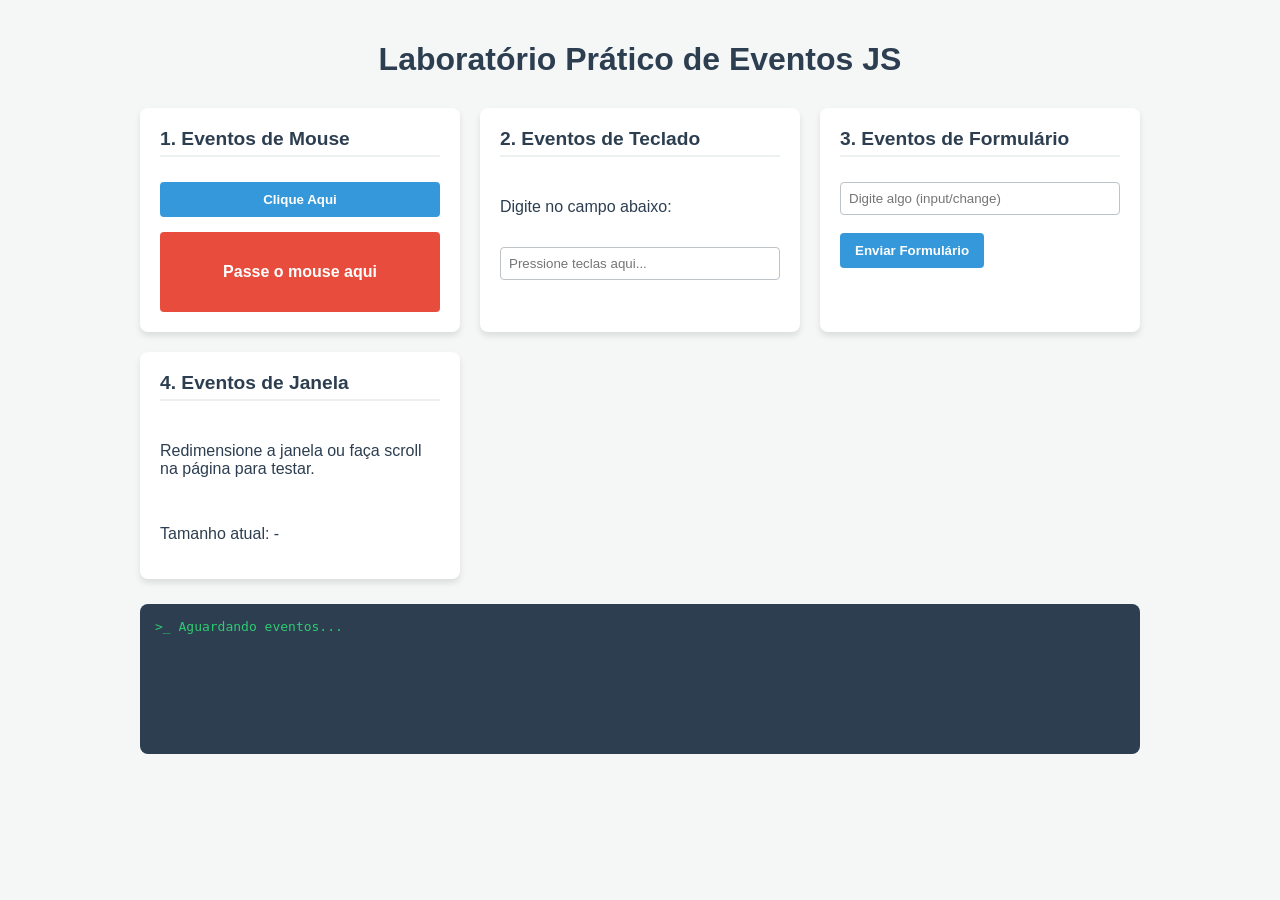
==== index.html @ 9b830262 "Add files via upload" ====
<!DOCTYPE html>
<html lang="pt-BR">
<head>
  <meta charset="UTF-8">
  <meta name="viewport" content="width=device-width, initial-scale=1.0">
  <title>Laboratório de Eventos JavaScript</title>
  <!-- Vinculação do arquivo CSS externo -->
  <link rel="stylesheet" href="css/style.css">
</head>
<body>

  <h1>Laboratório Prático de Eventos JS</h1>

  <div class="container">
    
    <!-- 1. EVENTOS DE MOUSE -->
    <div class="card">
      <h2>1. Eventos de Mouse</h2>
      <button id="btn-clique">Clique Aqui</button>
      <div id="area-mouse" class="box-teste">Passe o mouse aqui</div>
    </div>

    <!-- 2. EVENTOS DE TECLADO -->
    <div class="card">
      <h2>2. Eventos de Teclado</h2>
      <p>Digite no campo abaixo:</p>
      <input type="text" id="campo-teclado" placeholder="Pressione teclas aqui...">
    </div>

    <!-- 3. EVENTOS DE FORMULÁRIO -->
    <div class="card">
      <h2>3. Eventos de Formulário</h2>
      <form id="meu-formulario">
        <input type="text" id="campo-input" placeholder="Digite algo (input/change)" required>
        <br><br>
        <input type="submit" value="Enviar Formulário">
      </form>
    </div>

    <!-- 4. EVENTOS DE JANELA / PÁGINA -->
    <div class="card">
      <h2>4. Eventos de Janela</h2>
      <p>Redimensione a janela ou faça scroll na página para testar.</p>
      <p id="info-janela">Tamanho atual: -</p>
    </div>

  </div>

  <!-- PAINEL DE LOGS PARA VER OS RESULTADOS EM TEMPO REAL -->
  <div id="log-painel">
    <div>&gt;_ Aguardando eventos...</div>
  </div>

  <!-- Vinculação do arquivo JavaScript externo (no final do body) -->
  <script src="js/script.js"></script>
</body>
</html>
---- css/style.css ----
:root {
  --bg-color: #f4f7f6;
  --card-bg: #ffffff;
  --primary: #3498db;
  --text: #2c3e50;
}

body {
  font-family: 'Segoe UI', Tahoma, Geneva, Verdana, sans-serif;
  background-color: var(--bg-color);
  color: var(--text);
  margin: 0;
  padding: 20px;
  display: flex;
  flex-direction: column;
  align-items: center;
}

h1 { 
  margin-bottom: 30px; 
}

.container {
  display: grid;
  grid-template-columns: repeat(auto-fit, minmax(300px, 1fr));
  gap: 20px;
  width: 100%;
  max-width: 1000px;
}

.card {
  background: var(--card-bg);
  border-radius: 8px;
  padding: 20px;
  box-shadow: 0 4px 6px rgba(0,0,0,0.1);
  display: flex;
  flex-direction: column;
  gap: 15px;
}

.card h2 {
  margin: 0 0 10px 0;
  font-size: 1.2rem;
  border-bottom: 2px solid #ecf0f1;
  padding-bottom: 5px;
}

button, input[type="submit"] {
  background-color: var(--primary);
  color: white;
  border: none;
  padding: 10px 15px;
  border-radius: 4px;
  cursor: pointer;
  font-weight: bold;
  transition: background 0.2s;
}

button:hover, input[type="submit"]:hover { 
  background-color: #2980b9; 
}

input[type="text"] {
  padding: 8px;
  border: 1px solid #bdc3c7;
  border-radius: 4px;
  width: 100%;
  box-sizing: border-box;
}

.box-teste {
  height: 80px;
  background-color: #e74c3c;
  color: white;
  display: flex;
  align-items: center;
  justify-content: center;
  border-radius: 4px;
  font-weight: bold;
  transition: background 0.3s;
}

#log-painel {
  width: 100%;
  max-width: 1000px;
  background: #2c3e50;
  color: #2ecc71;
  padding: 15px;
  border-radius: 8px;
  margin-top: 25px;
  box-sizing: border-box;
  height: 150px;
  overflow-y: auto;
  font-family: monospace;
}
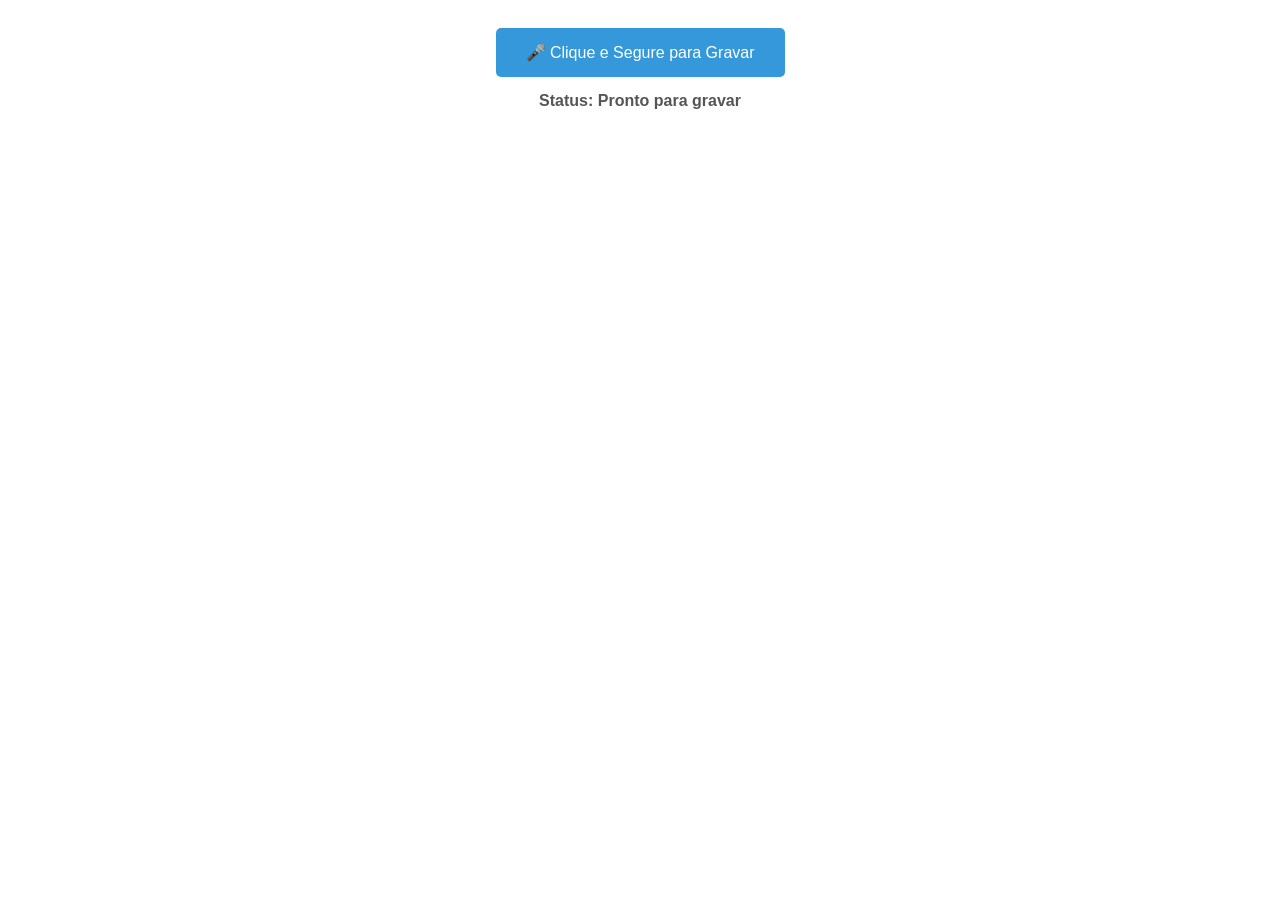
==== commit 141f798b: "Add files via upload" ====
--- a/index.html
+++ b/index.html
@@ -1,57 +1,30 @@
 <!DOCTYPE html>
 <html lang="pt-BR">
 <head>
-  <meta charset="UTF-8">
-  <meta name="viewport" content="width=device-width, initial-scale=1.0">
-  <title>Laboratório de Eventos JavaScript</title>
-  <!-- Vinculação do arquivo CSS externo -->
-  <link rel="stylesheet" href="css/style.css">
+    <meta charset="UTF-8">
+    <meta name="viewport" content="width=device-width, initial-scale=1.0">
+    <title>Simulador de Gravador de Áudio</title>
+    <link rel="stylesheet" href="css/style.css">
 </head>
+<link rel="manifest" href="manifest.json">
+<meta name="theme-color" content="#000000">
 <body>
 
-  <h1>Laboratório Prático de Eventos JS</h1>
+    <div class="container-gravador">
+        
+        <!-- Botão que para clicar em gravar -->
+        <button id="btn-gravador">
+            🎤 Clique e Segure para Gravar
+        </button>
 
-  <div class="container">
-    
-    <!-- 1. EVENTOS DE MOUSE -->
-    <div class="card">
-      <h2>1. Eventos de Mouse</h2>
-      <button id="btn-clique">Clique Aqui</button>
-      <div id="area-mouse" class="box-teste">Passe o mouse aqui</div>
+        <!-- Elemento visual para mostrar o status -->
+        <p id="status-gravacao">
+            Status: Pronto para gravar
+        </p>
+
     </div>
 
-    <!-- 2. EVENTOS DE TECLADO -->
-    <div class="card">
-      <h2>2. Eventos de Teclado</h2>
-      <p>Digite no campo abaixo:</p>
-      <input type="text" id="campo-teclado" placeholder="Pressione teclas aqui...">
-    </div>
+    <script src="js/script.js"></script>
 
-    <!-- 3. EVENTOS DE FORMULÁRIO -->
-    <div class="card">
-      <h2>3. Eventos de Formulário</h2>
-      <form id="meu-formulario">
-        <input type="text" id="campo-input" placeholder="Digite algo (input/change)" required>
-        <br><br>
-        <input type="submit" value="Enviar Formulário">
-      </form>
-    </div>
-
-    <!-- 4. EVENTOS DE JANELA / PÁGINA -->
-    <div class="card">
-      <h2>4. Eventos de Janela</h2>
-      <p>Redimensione a janela ou faça scroll na página para testar.</p>
-      <p id="info-janela">Tamanho atual: -</p>
-    </div>
-
-  </div>
-
-  <!-- PAINEL DE LOGS PARA VER OS RESULTADOS EM TEMPO REAL -->
-  <div id="log-painel">
-    <div>&gt;_ Aguardando eventos...</div>
-  </div>
-
-  <!-- Vinculação do arquivo JavaScript externo (no final do body) -->
-  <script src="js/script.js"></script>
 </body>
 </html>
--- a/css/style.css
+++ b/css/style.css
@@ -1,95 +1,34 @@
-:root {
-  --bg-color: #f4f7f6;
-  --card-bg: #ffffff;
-  --primary: #3498db;
-  --text: #2c3e50;
+/* Container centralizado para a atividade */
+.container-gravador {
+    display: flex;
+    flex-direction: column;
+    align-items: center;
+    justify-content: center;
+    padding: 20px;
+    font-family: Arial, sans-serif;
 }
 
-body {
-  font-family: 'Segoe UI', Tahoma, Geneva, Verdana, sans-serif;
-  background-color: var(--bg-color);
-  color: var(--text);
-  margin: 0;
-  padding: 20px;
-  display: flex;
-  flex-direction: column;
-  align-items: center;
+/* Estilos do botão fornecidos por você */
+#btn-gravador {
+    padding: 15px 30px;
+    font-size: 16px;
+    cursor: pointer;
+    background-color: #3498db;
+    color: white;
+    border: none;
+    border-radius: 5px;
+    user-select: none; /* Evita seleção de texto ao segurar */
+    transition: background-color 0.2s;
 }
 
-h1 { 
-  margin-bottom: 30px; 
+/* Efeito visual quando o botão for clicado/segurado */
+#btn-gravador:active {
+    background-color: #2980b9;
 }
 
-.container {
-  display: grid;
-  grid-template-columns: repeat(auto-fit, minmax(300px, 1fr));
-  gap: 20px;
-  width: 100%;
-  max-width: 1000px;
-}
-
-.card {
-  background: var(--card-bg);
-  border-radius: 8px;
-  padding: 20px;
-  box-shadow: 0 4px 6px rgba(0,0,0,0.1);
-  display: flex;
-  flex-direction: column;
-  gap: 15px;
-}
-
-.card h2 {
-  margin: 0 0 10px 0;
-  font-size: 1.2rem;
-  border-bottom: 2px solid #ecf0f1;
-  padding-bottom: 5px;
-}
-
-button, input[type="submit"] {
-  background-color: var(--primary);
-  color: white;
-  border: none;
-  padding: 10px 15px;
-  border-radius: 4px;
-  cursor: pointer;
-  font-weight: bold;
-  transition: background 0.2s;
-}
-
-button:hover, input[type="submit"]:hover { 
-  background-color: #2980b9; 
-}
-
-input[type="text"] {
-  padding: 8px;
-  border: 1px solid #bdc3c7;
-  border-radius: 4px;
-  width: 100%;
-  box-sizing: border-box;
-}
-
-.box-teste {
-  height: 80px;
-  background-color: #e74c3c;
-  color: white;
-  display: flex;
-  align-items: center;
-  justify-content: center;
-  border-radius: 4px;
-  font-weight: bold;
-  transition: background 0.3s;
-}
-
-#log-painel {
-  width: 100%;
-  max-width: 1000px;
-  background: #2c3e50;
-  color: #2ecc71;
-  padding: 15px;
-  border-radius: 8px;
-  margin-top: 25px;
-  box-sizing: border-box;
-  height: 150px;
-  overflow-y: auto;
-  font-family: monospace;
+/* Estilos do status fornecidos por você */
+#status-gravacao {
+    font-weight: bold;
+    margin-top: 15px;
+    color: #555;
 }
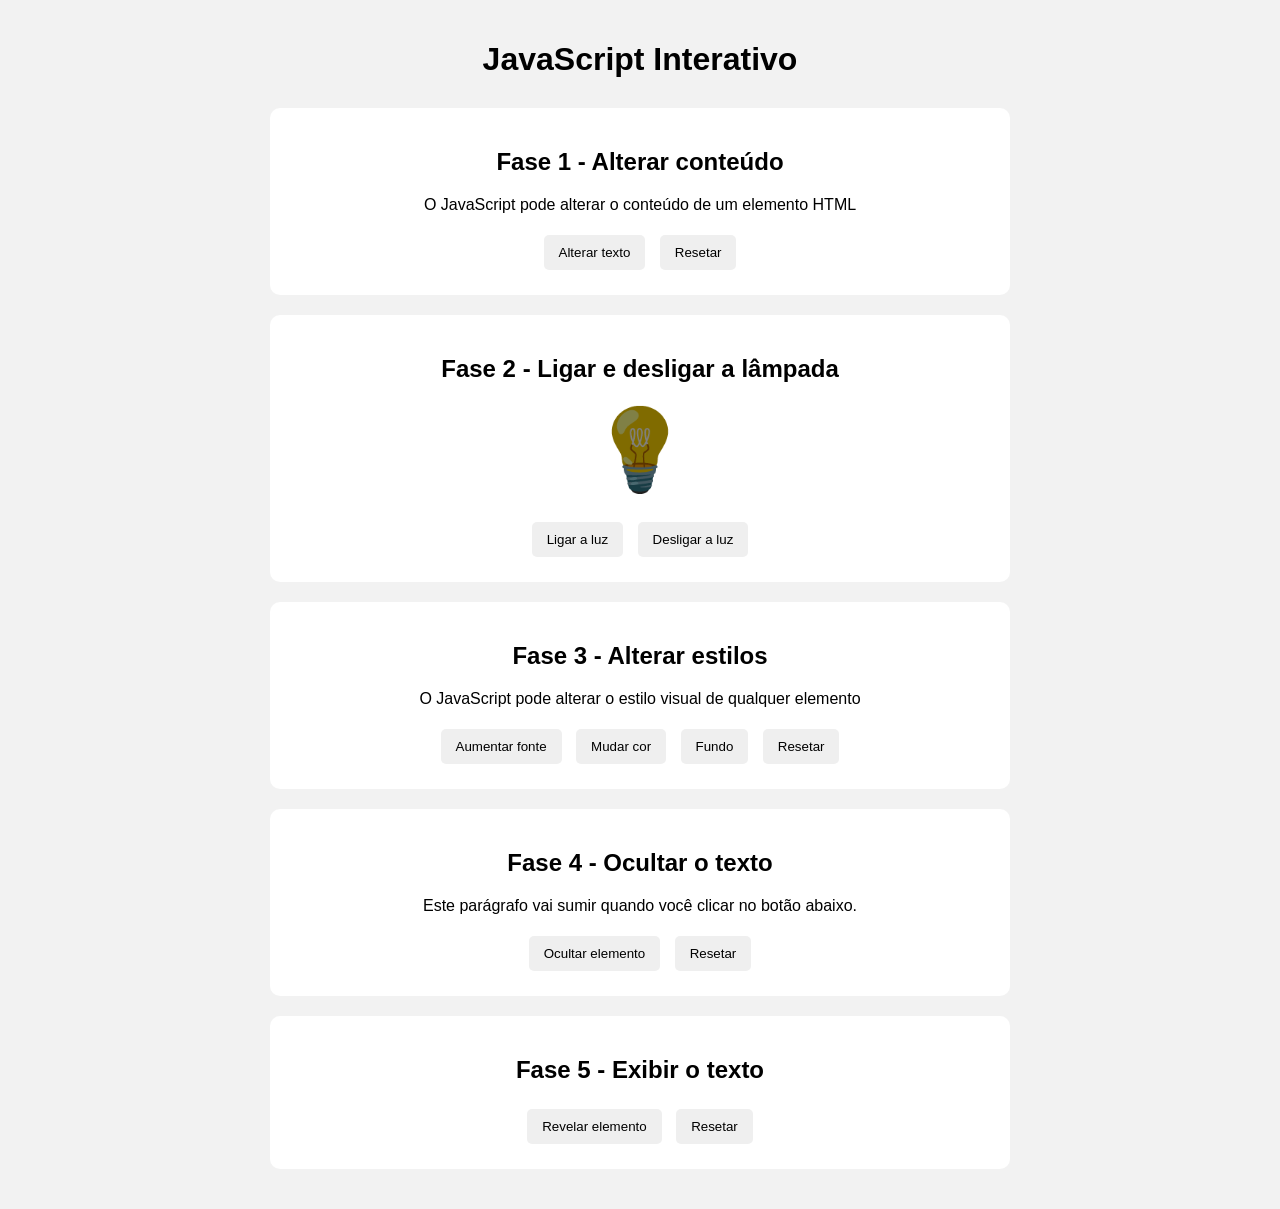
==== commit 0fbe1344: "Add files via upload" ====
--- a/index.html
+++ b/index.html
@@ -1,30 +1,76 @@
-<!DOCTYPE html>
+ <!DOCTYPE html>
 <html lang="pt-BR">
 <head>
     <meta charset="UTF-8">
     <meta name="viewport" content="width=device-width, initial-scale=1.0">
-    <title>Simulador de Gravador de Áudio</title>
-    <link rel="stylesheet" href="css/style.css">
+    <title>Missão 116 - JavaScript Interativo</title>
+    <link rel="stylesheet" href="estilo.css">
 </head>
-<link rel="manifest" href="manifest.json">
-<meta name="theme-color" content="#000000">
 <body>
 
-    <div class="container-gravador">
-        
-        <!-- Botão que para clicar em gravar -->
-        <button id="btn-gravador">
-            🎤 Clique e Segure para Gravar
-        </button>
+    <h1> JavaScript Interativo</h1>
 
-        <!-- Elemento visual para mostrar o status -->
-        <p id="status-gravacao">
-            Status: Pronto para gravar
+    <!-- FASE 1 -->
+    <section>
+        <h2>Fase 1 - Alterar conteúdo</h2>
+
+        <p id="conteudo">
+            O JavaScript pode alterar o conteúdo de um elemento HTML
         </p>
 
-    </div>
+        <button id="btnAlterar">Alterar texto</button>
+        <button id="btnResetarConteudo">Resetar</button>
+    </section>
 
-    <script src="js/script.js"></script>
+    <!-- FASE 2 -->
+    <section>
+        <h2>Fase 2 - Ligar e desligar a lâmpada</h2>
+
+        <div id="lampada" class="lampada desligada">💡</div>
+
+        <button id="btnLigar">Ligar a luz</button>
+        <button id="btnDesligar">Desligar a luz</button>
+    </section>
+
+    <!-- FASE 3 -->
+    <section>
+        <h2>Fase 3 - Alterar estilos</h2>
+
+        <p id="demonstracao">
+            O JavaScript pode alterar o estilo visual de qualquer elemento
+        </p>
+
+        <button id="btnAumentar">Aumentar fonte</button>
+        <button id="btnCor">Mudar cor</button>
+        <button id="btnFundo">Fundo</button>
+        <button id="btnResetarDemonstracao">Resetar</button>
+    </section>
+
+    <!-- FASE 4 -->
+    <section>
+        <h2>Fase 4 - Ocultar o texto</h2>
+
+        <p id="textoOcultar">
+            Este parágrafo vai sumir quando você clicar no botão abaixo.
+        </p>
+
+        <button id="btnOcultar">Ocultar elemento</button>
+        <button id="btnMostrar">Resetar</button>
+    </section>
+
+    <!-- FASE 5 -->
+    <section>
+        <h2>Fase 5 - Exibir o texto</h2>
+
+        <p id="textoEscondido">
+            Este texto estava escondido e agora foi revelado!
+        </p>
+
+        <button id="btnRevelar">Revelar elemento</button>
+        <button id="btnEsconder">Resetar</button>
+    </section>
+
+    <script src="script.js"></script>
 
 </body>
 </html>
--- a/estilo.css
+++ b/estilo.css
@@ -0,0 +1,44 @@
+body {
+    font-family: Arial, sans-serif;
+    text-align: center;
+    background-color: #f2f2f2;
+    margin: 0;
+    padding: 20px;
+}
+
+h1 {
+    margin-bottom: 30px;
+}
+
+section {
+    background-color: white;
+    margin: 20px auto;
+    padding: 20px;
+    max-width: 700px;
+    border-radius: 10px;
+}
+
+button {
+    padding: 10px 15px;
+    margin: 5px;
+    border: none;
+    border-radius: 5px;
+    cursor: pointer;
+}
+
+.lampada {
+    font-size: 80px;
+    margin: 20px;
+}
+
+.ligada {
+    filter: brightness(1.8);
+}
+
+.desligada {
+    filter: brightness(0.5);
+}
+
+#textoEscondido {
+    display: none;
+}
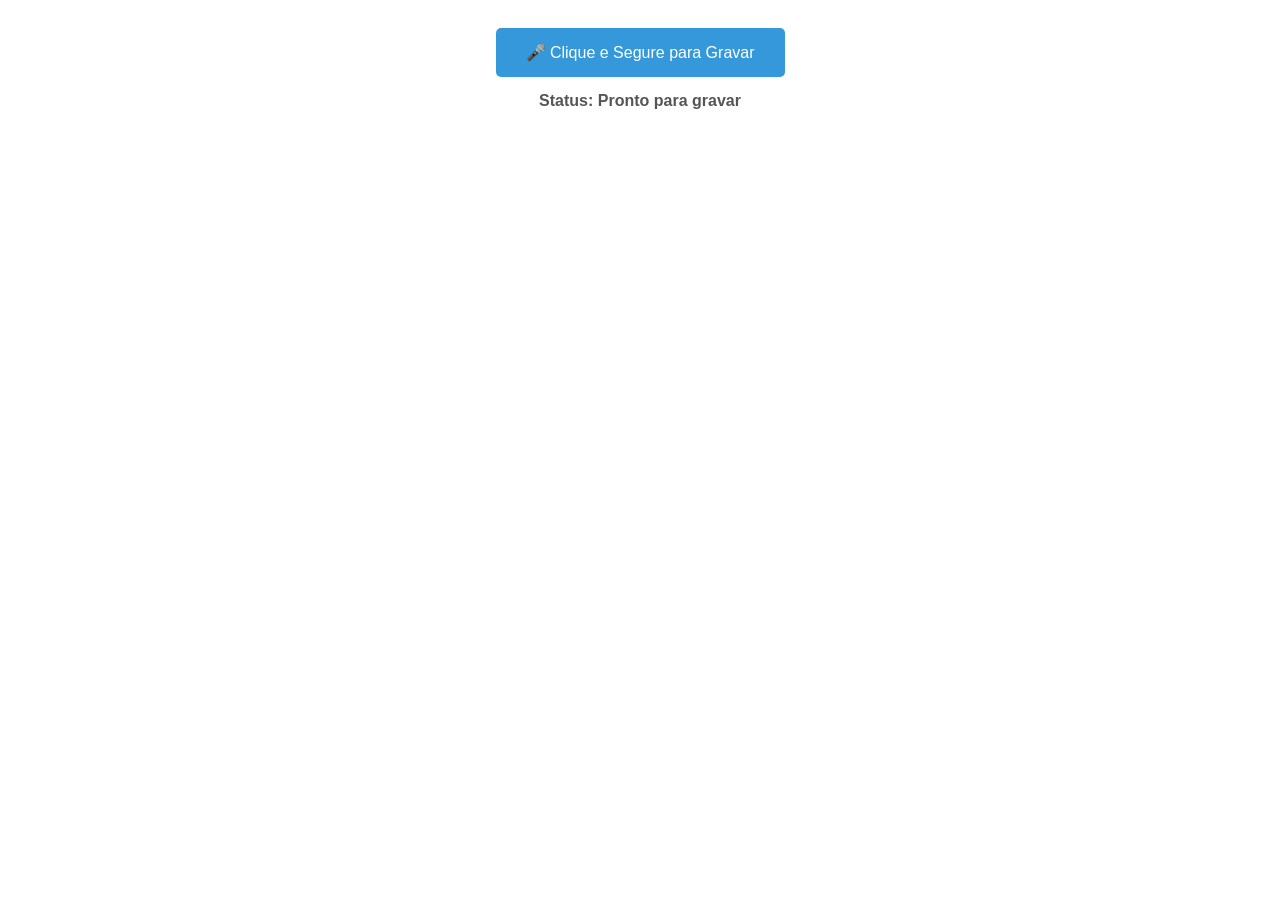
==== commit ff679a71: "Add files via upload" ====
--- a/index.html
+++ b/index.html
@@ -1,76 +1,77 @@
- <!DOCTYPE html>
+<!DOCTYPE html>
+
 <html lang="pt-BR">
+
+
+
 <head>
+
     <meta charset="UTF-8">
+
     <meta name="viewport" content="width=device-width, initial-scale=1.0">
-    <title>Missão 116 - JavaScript Interativo</title>
-    <link rel="stylesheet" href="estilo.css">
+
+    <title>Simulador de Gravador de Áudio</title>
+
+    <link rel="stylesheet" href="style.css">
+
 </head>
+
+
+
 <body>
 
-    <h1> JavaScript Interativo</h1>
 
-    <!-- FASE 1 -->
-    <section>
-        <h2>Fase 1 - Alterar conteúdo</h2>
 
-        <p id="conteudo">
-            O JavaScript pode alterar o conteúdo de um elemento HTML
+    <div class="container-gravador">
+
+
+
+        <!-- Botão para clicar em gravar -->
+
+        <button id="btn-gravador">
+
+            🎤 Clique e Segure para Gravar
+
+        </button>
+
+
+
+
+
+
+
+
+
+        <!-- Elemento visual para mostrar o status -->
+
+        <p id="status-gravacao">
+
+            Status: Pronto para gravar
+
         </p>
 
-        <button id="btnAlterar">Alterar texto</button>
-        <button id="btnResetarConteudo">Resetar</button>
-    </section>
 
-    <!-- FASE 2 -->
-    <section>
-        <h2>Fase 2 - Ligar e desligar a lâmpada</h2>
 
-        <div id="lampada" class="lampada desligada">💡</div>
 
-        <button id="btnLigar">Ligar a luz</button>
-        <button id="btnDesligar">Desligar a luz</button>
-    </section>
 
-    <!-- FASE 3 -->
-    <section>
-        <h2>Fase 3 - Alterar estilos</h2>
+        <!-- Inserir essa linha
 
-        <p id="demonstracao">
-            O JavaScript pode alterar o estilo visual de qualquer elemento
-        </p>
+        Player para o aluno ouvir a própria gravação após soltar -->
 
-        <button id="btnAumentar">Aumentar fonte</button>
-        <button id="btnCor">Mudar cor</button>
-        <button id="btnFundo">Fundo</button>
-        <button id="btnResetarDemonstracao">Resetar</button>
-    </section>
+        <audio id="player-audio" controls style="margin-top: 15px; display: none;"></audio>
 
-    <!-- FASE 4 -->
-    <section>
-        <h2>Fase 4 - Ocultar o texto</h2>
 
-        <p id="textoOcultar">
-            Este parágrafo vai sumir quando você clicar no botão abaixo.
-        </p>
 
-        <button id="btnOcultar">Ocultar elemento</button>
-        <button id="btnMostrar">Resetar</button>
-    </section>
+    </div>
 
-    <!-- FASE 5 -->
-    <section>
-        <h2>Fase 5 - Exibir o texto</h2>
 
-        <p id="textoEscondido">
-            Este texto estava escondido e agora foi revelado!
-        </p>
-
-        <button id="btnRevelar">Revelar elemento</button>
-        <button id="btnEsconder">Resetar</button>
-    </section>
 
     <script src="script.js"></script>
 
 </body>
-</html>+
+
+
+</html>
+
+
--- a/style.css
+++ b/style.css
@@ -0,0 +1,67 @@
+/* Container centralizado para a atividade */
+
+.container-gravador {
+
+    display: flex;
+
+    flex-direction: column;
+
+    align-items: center;
+
+    justify-content: center;
+
+    padding: 20px;
+
+    font-family: Arial, sans-serif;
+
+}
+
+
+
+/* Estilos do botão fornecidos por você */
+
+#btn-gravador {
+
+    padding: 15px 30px;
+
+    font-size: 16px;
+
+    cursor: pointer;
+
+    background-color: #3498db;
+
+    color: white;
+
+    border: none;
+
+    border-radius: 5px;
+
+    user-select: none; /* Evita seleção de texto ao segurar */
+
+    transition: background-color 0.2s;
+
+}
+
+
+
+/* Efeito visual quando o botão for clicado/segurado */
+
+#btn-gravador:active {
+
+    background-color: #2980b9;
+
+}
+
+
+
+/* Estilos do status fornecidos por você */
+
+#status-gravacao {
+
+    font-weight: bold;
+
+    margin-top: 15px;
+
+    color: #555;
+
+}
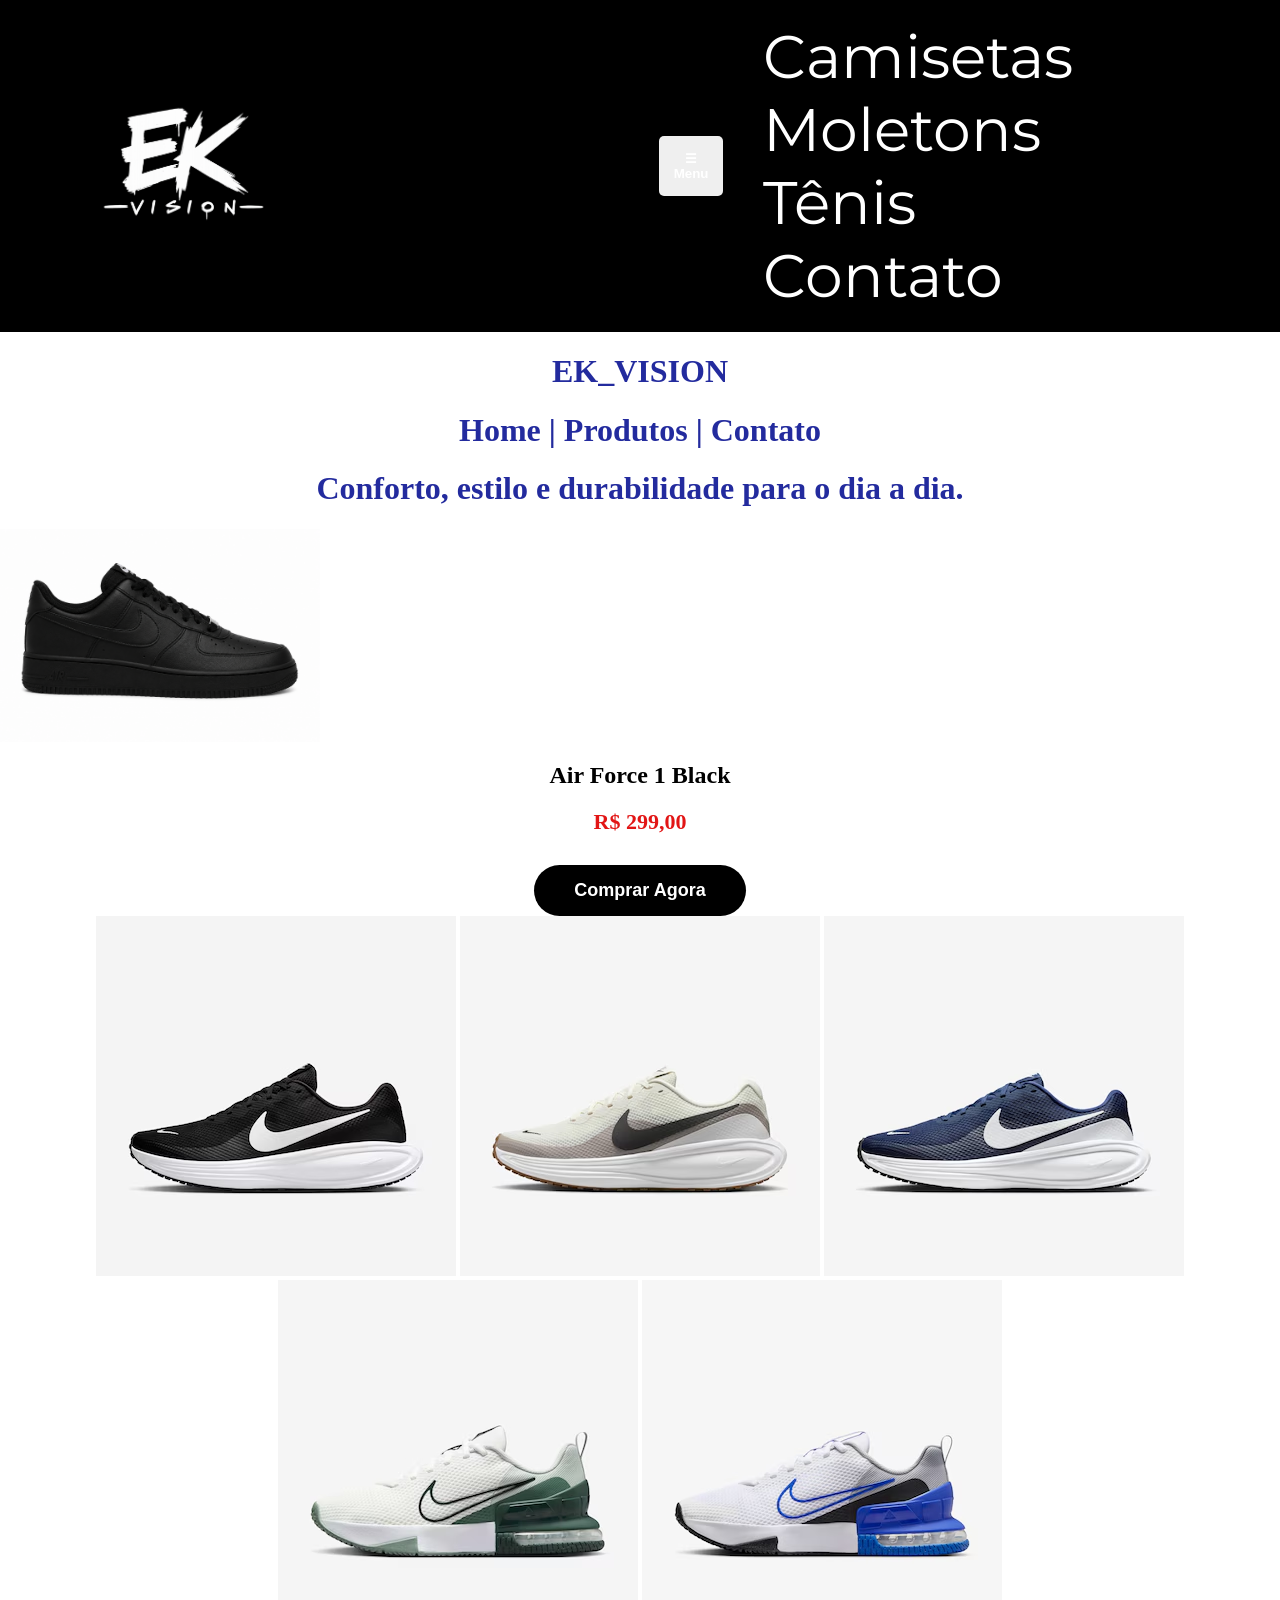
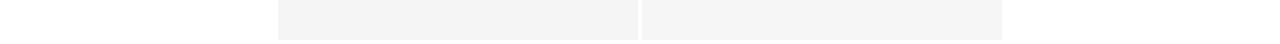
==== commit 4aefe711: "Add files via upload" ====
--- a/index.html
+++ b/index.html
@@ -1,77 +1,100 @@
 <!DOCTYPE html>
-
-<html lang="pt-BR">
-
-
+<html lang="pt-br">
 
 <head>
-
     <meta charset="UTF-8">
-
     <meta name="viewport" content="width=device-width, initial-scale=1.0">
 
-    <title>Simulador de Gravador de Áudio</title>
+    <title>EK Vision</title>
 
-    <link rel="stylesheet" href="style.css">
+    <link rel="icon" type="image/png" sizes="32x32" href="img/icon.png">
+    <link rel="stylesheet" href="css/style.css">
 
+    <link rel="preconnect" href="https://fonts.googleapis.com">
+    <link rel="preconnect" href="https://fonts.gstatic.com" crossorigin>
+
+    <link href="https://fonts.googleapis.com/css2?family=Montserrat:ital,wght@0,100..900;1,100..900&display=swap"
+        rel="stylesheet">
 </head>
-
-
 
 <body>
 
+    <!-- Cabeçalho principal do site -->
+    <header>
 
+        <div class="logo-container">
+            <img class="logo" src="img/logo_branca.png" alt="Logo EK Vision">
+        </div>
 
-    <div class="container-gravador">
+        <!-- Botão que será utilizado no menu mobile -->
+        <button id="menu-btn" class="menu-btn">☰ Menu</button>
 
+        <!-- Menu de navegação -->
+        <nav id="menu">
 
+            <a href="camisetas.html">Camisetas</a>
 
-        <!-- Botão para clicar em gravar -->
+            <a href="moletons.html">Moletons</a>
 
-        <button id="btn-gravador">
+            <a href="index.html">Tênis</a>
 
-            🎤 Clique e Segure para Gravar
+            <a href="contato.html">Contato</a>
 
-        </button>
+        </nav>
 
+    </header>
 
+    <main>
 
+        <!-- Apresentação da página -->
+        <div class="texto">
 
+            <h1>EK_VISION</h1>
 
+            <h1>Home | Produtos | Contato</h1>
 
+            <h1>Conforto, estilo e durabilidade para o dia a dia.</h1>
 
+        </div>
 
+        <!-- Produto principal -->
+        <div class="p">
 
-        <!-- Elemento visual para mostrar o status -->
+            <img class="tenis" src="img/tenis.png" alt="Tênis Air Force 1 Black">
 
-        <p id="status-gravacao">
+            <h2>Air Force 1 Black</h2>
 
-            Status: Pronto para gravar
+            <p class="preco">R$ 299,00</p>
 
-        </p>
+        </div>
 
+        <!-- Botão de compra -->
+        <div class="botao">
 
+            <button id="btnComprar">Comprar Agora</button>
 
+        </div>
 
+        <!-- Galeria de imagens -->
+        <div class="img" id="galeria">
 
-        <!-- Inserir essa linha
+            <img src="img/tenisnike.png" alt="Tênis Nike 1">
 
-        Player para o aluno ouvir a própria gravação após soltar -->
+            <img src="img/tenisnike2.png" alt="Tênis Nike 2">
 
-        <audio id="player-audio" controls style="margin-top: 15px; display: none;"></audio>
+            <img src="img/tenis3.png" alt="Tênis 3">
 
+            <img src="img/tenis4.png" alt="Tênis 4">
 
+            <img src="img/tenis5.png" alt="Tênis 5">
 
-    </div>
+        </div>
 
+    </main>
 
-
-    <script src="script.js"></script>
+    <!-- JavaScript -->
+    <script src="js/script.js"></script>
 
 </body>
 
-
-
 </html>
-
-
--- a/css/style.css
+++ b/css/style.css
@@ -0,0 +1,440 @@
+
+
+
+
+.tenis{
+    width:25% ;
+    height:25%;
+}
+
+.fundo{
+    background-image: url('../img/fundo.png');
+    background-repeat: no-repeat;
+    background-attachment: fixed;  
+    background-size: cover;
+}
+
+.logo {
+    width: 30%;
+    height: 30%;
+}
+
+.texto{
+    text-align: center;
+}
+
+.texto{
+    color:#232b9e;
+}
+
+.btn{
+    color:#1a1919
+}
+
+.img{
+    text-align:center;
+}
+
+h1{
+    text-align: center;
+    font-weight: 900;
+}
+
+.tenis {
+    display: flex;
+    justify-content: center; /* centraliza horizontalmente */
+    align-items: center;
+    gap: 20px;
+}
+ 
+.botao{
+    display: flex;
+    justify-content: center;
+    margin-top: 30px;
+}
+
+.botao button{
+    padding: 15px 40px;
+    border: none;
+    background: black;
+    color: white;
+    border-radius: 30px;
+    font-size: 18px;
+    cursor: pointer;
+    
+
+}
+.preco-container{
+    display: flex;
+    justify-content: center;
+    color:rgb(226, 21, 21)
+}
+.img{
+    text-align: center;
+}
+.p{
+    text-align: center;
+}
+
+header{
+    display: flex;
+    justify-content: space-between;
+    align-items: center;
+    padding: 20px 100px;
+    background-color: black;
+    
+}
+
+
+.menu {
+    display: flex;
+    justify-content: center;
+    gap: 20px;
+    margin-top: 20px;
+}
+
+nav a{
+    color:white;
+    font-size: 60px;
+    margin-left: 40px;
+    text-decoration: none;
+    font-family:"Montserrat", sans-serif;
+}
+
+
+
+.box{
+    width: 350px;
+    height: 350px;
+    margin-top: 10px;
+}
+
+.grid-container {
+    display: grid;
+    grid-template-columns: repeat(4, 1fr);      /*define 4 colunas*/
+    gap: 20px;
+    width: 80%;
+    height: 600px;
+    margin: 0 auto;
+}
+
+/*alinhamento ao centro*/
+.card {
+    
+    display: flex;
+    flex-direction: column;
+    align-items: center;
+    justify-content: center;
+}
+
+
+
+.card:hover {
+    transform: scale(1.09); /*aumenta o tamanho da div ao passar o mouse*/
+    box-shadow: 0 4px 8px rgba(0, 0, 0, 0.2); /*adiciona uma sombra para destacar a div*/
+    opacity: 0.5; /*aumenta a opacidade para destacar a div*/
+}
+
+.preco{
+    margin-top: 10px;
+    color: #e21515;
+    font-size: 22px;
+    font-weight: bold;
+    text-align: center;
+}
+
+form{
+
+    background-color: #f0f0f0;
+
+    padding: 30px;
+
+    border-radius: 10px;
+
+     box-shadow: 0 4px 6px rgba(221, 4, 4, 0.534);
+
+     display: flex;
+
+     flex-direction: column;/*organiza os elementos em coluna*/
+
+      gap: 20px;
+
+
+
+
+
+}
+
+input,textarea{
+
+    padding: 15px;
+
+    border: 1px solid rgb(223, 220, 220);
+
+    border-radius: 5px;
+
+}
+
+textarea{
+
+    min-height: 120px;
+
+    resize: vertical;
+
+}
+
+.botoes{
+
+    display: flex;
+
+    gap: 10px;
+
+    padding-top: 20px;
+
+
+
+}
+
+button{
+
+    padding: 15px;
+
+    border: none;
+
+    border-radius: 5px;
+
+    color: white;
+
+    cursor: pointer;
+
+    font-weight: bold;
+
+}
+
+#btnLimpa{
+
+    background-color: rgb(245, 20, 4);
+
+}
+
+#btnEnviar{
+
+    background-color: rgb(4, 255, 171);
+
+}
+
+p,h2{
+    text-align: center;
+}
+
+
+
+/* ============================= */
+/* RESPONSIVIDADE - UC8          */
+/* ============================= */
+
+/* Garante que nenhum elemento ultrapasse a largura da tela */
+* {
+    box-sizing: border-box;
+}
+
+body {
+    margin: 0;
+    width: 100%;
+    overflow-x: hidden;
+}
+
+img {
+    max-width: 100%;
+    height: auto;
+}
+
+/* ============================= */
+/* TABLETS                       */
+/* ============================= */
+
+@media (max-width: 1024px) {
+
+    header {
+        padding: 20px 40px;
+    }
+
+    nav a {
+        font-size: 35px;
+        margin-left: 20px;
+    }
+
+    .logo {
+        width: 25%;
+        height: auto;
+    }
+
+    .grid-container {
+        grid-template-columns: repeat(2, 1fr);
+        width: 90%;
+        height: auto;
+        gap: 30px;
+    }
+
+    .box {
+        width: 280px;
+        height: auto;
+    }
+
+    .tenis {
+        width: 40%;
+        height: auto;
+    }
+}
+
+
+/* ============================= */
+/* CELULARES                     */
+/* ============================= */
+
+@media (max-width: 768px) {
+
+    /* Cabeçalho passa a ficar em coluna */
+    header {
+        flex-direction: column;
+        padding: 15px 20px;
+        gap: 15px;
+    }
+
+    /* Logo menor no celular */
+    .logo {
+        width: 50%;
+        height: auto;
+    }
+
+    /* Menu adaptado para celular */
+    .menu {
+        flex-direction: column;
+        align-items: center;
+        gap: 10px;
+        margin-top: 10px;
+    }
+
+    nav a {
+        font-size: 22px;
+        margin-left: 0;
+    }
+
+    /* Títulos menores */
+    h1 {
+        font-size: 28px;
+    }
+
+    h2 {
+        font-size: 22px;
+    }
+
+    p {
+        font-size: 16px;
+    }
+
+    /* Produtos ficam em uma coluna */
+    .grid-container {
+        display: grid;
+        grid-template-columns: 1fr;
+        width: 90%;
+        height: auto;
+        gap: 30px;
+    }
+
+    .card {
+        width: 100%;
+    }
+
+    .box {
+        width: 80%;
+        max-width: 300px;
+        height: auto;
+    }
+
+    .tenis {
+        width: 80%;
+        height: auto;
+    }
+
+    /* Botão adequado para toque */
+    .botao button {
+        width: 90%;
+        max-width: 350px;
+        padding: 15px 20px;
+        font-size: 18px;
+        min-height: 48px;
+    }
+
+    /* Formulário ocupa quase toda a tela */
+    form {
+        width: 90%;
+        margin: 20px auto;
+        padding: 20px;
+    }
+
+    input,
+    textarea {
+        width: 100%;
+        font-size: 16px;
+    }
+
+    .botoes {
+        flex-direction: column;
+    }
+
+    .botoes button {
+        width: 100%;
+        min-height: 48px;
+    }
+
+    .preco {
+        font-size: 20px;
+    }
+}
+
+
+/* ============================= */
+/* CELULARES PEQUENOS            */
+/* ============================= */
+
+@media (max-width: 480px) {
+
+    header {
+        padding: 10px;
+    }
+
+    .logo {
+        width: 60%;
+    }
+
+    nav a {
+        font-size: 18px;
+    }
+
+    h1 {
+        font-size: 24px;
+    }
+
+    .grid-container {
+        width: 95%;
+    }
+
+    .box {
+        width: 90%;
+    }
+
+    .botao button {
+        width: 95%;
+    }
+}
+
+
+.menu-btn.pressionado {
+    transform: scale(0.95);
+    background-color: #e21515;
+    color: white;
+}
+
+
+
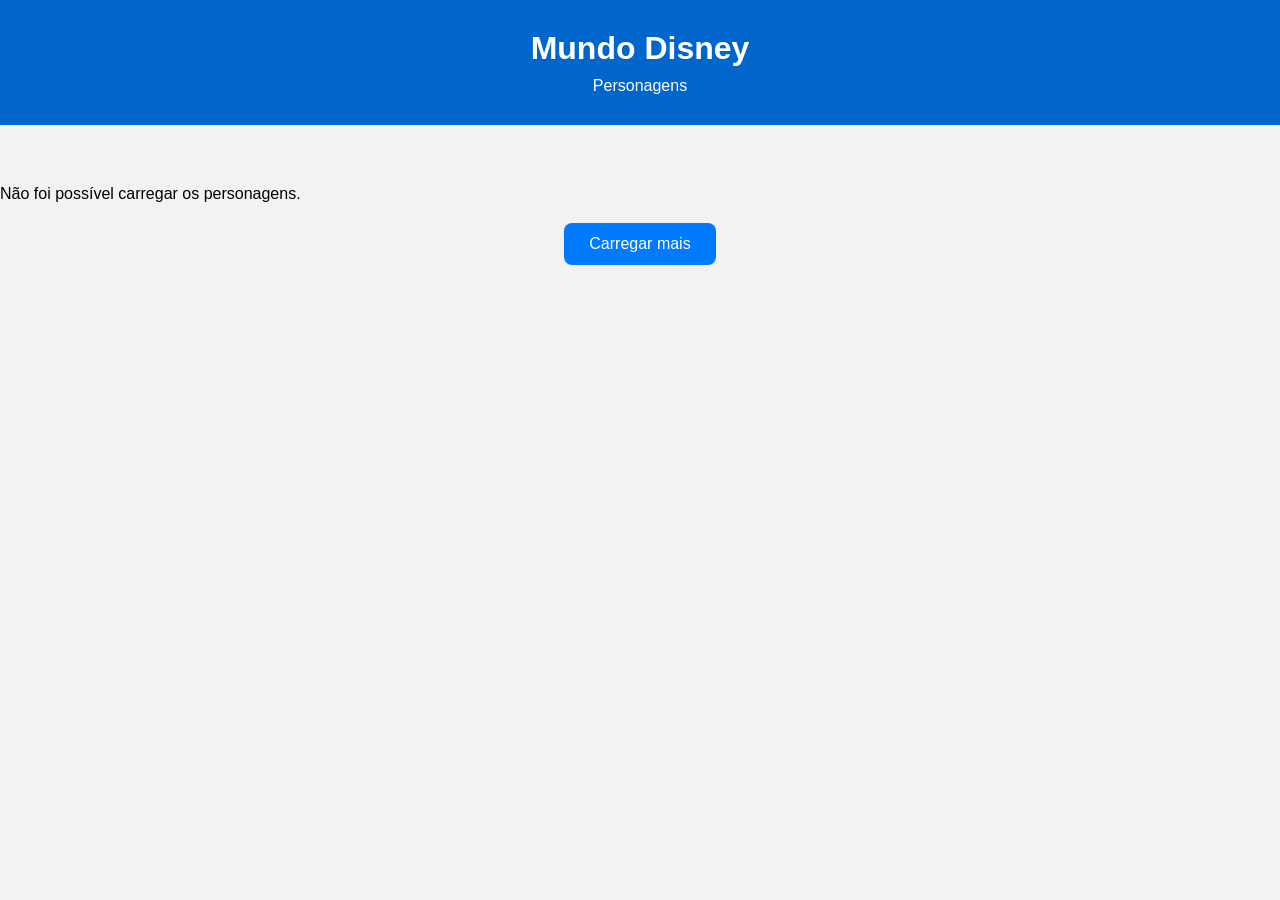
==== commit d099f596: "Add files via upload" ====
--- a/index.html
+++ b/index.html
@@ -1,100 +1,38 @@
+
+
 <!DOCTYPE html>
-<html lang="pt-br">
+<html lang="pt-BR">
 
 <head>
     <meta charset="UTF-8">
     <meta name="viewport" content="width=device-width, initial-scale=1.0">
 
-    <title>EK Vision</title>
+    <title>Personagens Disney</title>
 
-    <link rel="icon" type="image/png" sizes="32x32" href="img/icon.png">
-    <link rel="stylesheet" href="css/style.css">
-
-    <link rel="preconnect" href="https://fonts.googleapis.com">
-    <link rel="preconnect" href="https://fonts.gstatic.com" crossorigin>
-
-    <link href="https://fonts.googleapis.com/css2?family=Montserrat:ital,wght@0,100..900;1,100..900&display=swap"
-        rel="stylesheet">
+    <link rel="stylesheet" href="style.css">
 </head>
 
 <body>
 
-    <!-- Cabeçalho principal do site -->
     <header>
-
-        <div class="logo-container">
-            <img class="logo" src="img/logo_branca.png" alt="Logo EK Vision">
-        </div>
-
-        <!-- Botão que será utilizado no menu mobile -->
-        <button id="menu-btn" class="menu-btn">☰ Menu</button>
-
-        <!-- Menu de navegação -->
-        <nav id="menu">
-
-            <a href="camisetas.html">Camisetas</a>
-
-            <a href="moletons.html">Moletons</a>
-
-            <a href="index.html">Tênis</a>
-
-            <a href="contato.html">Contato</a>
-
-        </nav>
-
+        <h1>Mundo Disney</h1>
+        <p>Personagens</p>
     </header>
 
     <main>
 
-        <!-- Apresentação da página -->
-        <div class="texto">
+        <section id="characters" class="characters"></section>
 
-            <h1>EK_VISION</h1>
+        <p id="mensagem"></p>
 
-            <h1>Home | Produtos | Contato</h1>
-
-            <h1>Conforto, estilo e durabilidade para o dia a dia.</h1>
-
-        </div>
-
-        <!-- Produto principal -->
-        <div class="p">
-
-            <img class="tenis" src="img/tenis.png" alt="Tênis Air Force 1 Black">
-
-            <h2>Air Force 1 Black</h2>
-
-            <p class="preco">R$ 299,00</p>
-
-        </div>
-
-        <!-- Botão de compra -->
-        <div class="botao">
-
-            <button id="btnComprar">Comprar Agora</button>
-
-        </div>
-
-        <!-- Galeria de imagens -->
-        <div class="img" id="galeria">
-
-            <img src="img/tenisnike.png" alt="Tênis Nike 1">
-
-            <img src="img/tenisnike2.png" alt="Tênis Nike 2">
-
-            <img src="img/tenis3.png" alt="Tênis 3">
-
-            <img src="img/tenis4.png" alt="Tênis 4">
-
-            <img src="img/tenis5.png" alt="Tênis 5">
-
-        </div>
+        <button id="botaoCarregar">
+            Carregar mais
+        </button>
 
     </main>
 
-    <!-- JavaScript -->
-    <script src="js/script.js"></script>
+    <script src="script.js"></script>
 
 </body>
 
-</html>
+</html>
--- a/style.css
+++ b/style.css
@@ -0,0 +1,112 @@
+* {
+    margin: 0;
+    padding: 0;
+    box-sizing: border-box;
+}
+
+body {
+    font-family: Arial, sans-serif;
+    background-color: #f2f2f2;
+}
+
+header {
+    text-align: center;
+    padding: 30px;
+    background-color: #0066cc;
+    color: white;
+}
+
+header h1 {
+    margin-bottom: 10px;
+}
+
+.characters {
+    width: 90%;
+    max-width: 1200px;
+    margin: 30px auto;
+
+    display: grid;
+
+    /* RESPONSIVIDADE */
+    grid-template-columns: repeat(
+        auto-fit,
+        minmax(250px, 1fr)
+    );
+
+    gap: 20px;
+}
+
+.card {
+    background-color: white;
+    border-radius: 10px;
+    overflow: hidden;
+    text-align: center;
+
+    box-shadow: 0 4px 10px rgba(0, 0, 0, 0.2);
+}
+
+.card img {
+    width: 100%;
+    height: 250px;
+    object-fit: cover;
+}
+
+.card h2 {
+    padding: 15px;
+    color: #222;
+}
+
+
+#botaoCarregar {
+
+    display: block;
+
+
+
+    margin: 20px auto;
+
+
+
+    padding: 12px 25px;
+
+
+
+    border: none;
+
+    border-radius: 8px;
+
+
+
+    background-color: #007bff;
+
+    color: white;
+
+
+
+    font-size: 16px;
+
+
+
+    cursor: pointer;
+
+}
+
+
+
+#botaoCarregar:hover {
+
+    background-color: #0056b3;
+
+}
+
+@font-face {
+
+    font-family: "Waltograph";
+
+    src: url("fontes/waltograph.ttf") format("truetype");
+
+    font-weight: normal;
+
+    font-style: normal;
+
+}    
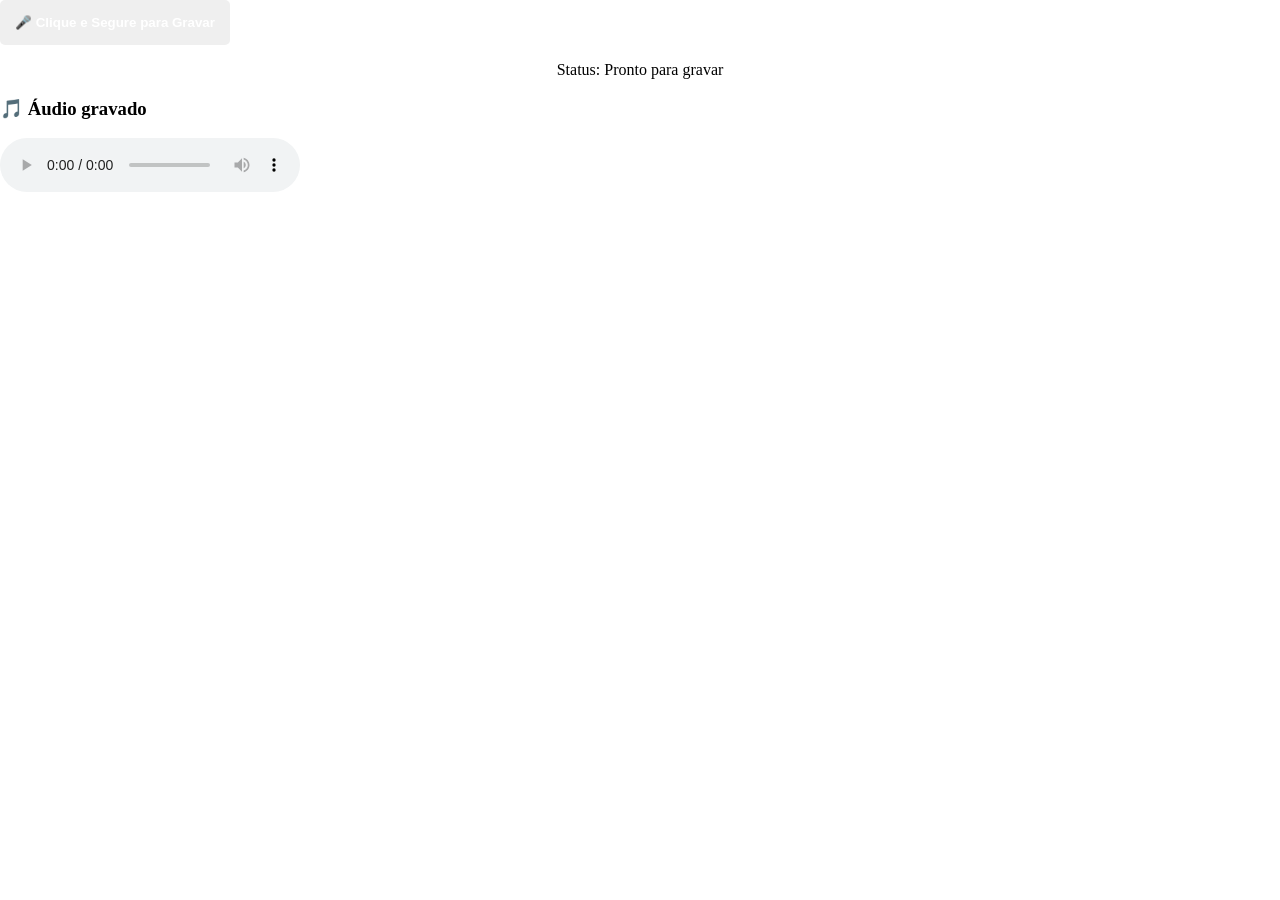
==== commit 5e39b6ac: "Add files via upload" ====
--- a/index.html
+++ b/index.html
@@ -1,38 +1,41 @@
-
-
 <!DOCTYPE html>
 <html lang="pt-BR">
-
 <head>
     <meta charset="UTF-8">
     <meta name="viewport" content="width=device-width, initial-scale=1.0">
-
-    <title>Personagens Disney</title>
-
-    <link rel="stylesheet" href="style.css">
+    <title>Simulador de Gravador de Áudio</title>
+    <link rel="stylesheet" href="css/style.css">
 </head>
-
 <body>
 
-    <header>
-        <h1>Mundo Disney</h1>
-        <p>Personagens</p>
-    </header>
-
-    <main>
-
-        <section id="characters" class="characters"></section>
-
-        <p id="mensagem"></p>
-
-        <button id="botaoCarregar">
-            Carregar mais
+    <div class="container-gravador">
+        
+        <!-- Botão que para clicar em gravar -->
+        <button id="btn-gravador">
+            🎤 Clique e Segure para Gravar
         </button>
 
-    </main>
+ 
+        <!-- Elemento visual para mostrar o status -->
+        <p id="status-gravacao">
+            Status: Pronto para gravar
+        </p>
+            <!-- CARD DO ÁUDIO -->
+            <div id="cardAudio" class="card-audio">
 
-    <script src="script.js"></script>
+                <h3>🎵 Áudio gravado</h3>
+
+                <audio id="audioPlayer" controls></audio>
+
+            </div>
+            
+        </div>
+
+
+
+
+
+    <script src="js/script.js"></script>
 
 </body>
-
 </html>
--- a/css/style.css
+++ b/css/style.css
@@ -0,0 +1,440 @@
+
+
+
+
+.tenis{
+    width:25% ;
+    height:25%;
+}
+
+.fundo{
+    background-image: url('../img/fundo.png');
+    background-repeat: no-repeat;
+    background-attachment: fixed;  
+    background-size: cover;
+}
+
+.logo {
+    width: 30%;
+    height: 30%;
+}
+
+.texto{
+    text-align: center;
+}
+
+.texto{
+    color:#232b9e;
+}
+
+.btn{
+    color:#1a1919
+}
+
+.img{
+    text-align:center;
+}
+
+h1{
+    text-align: center;
+    font-weight: 900;
+}
+
+.tenis {
+    display: flex;
+    justify-content: center; /* centraliza horizontalmente */
+    align-items: center;
+    gap: 20px;
+}
+ 
+.botao{
+    display: flex;
+    justify-content: center;
+    margin-top: 30px;
+}
+
+.botao button{
+    padding: 15px 40px;
+    border: none;
+    background: black;
+    color: white;
+    border-radius: 30px;
+    font-size: 18px;
+    cursor: pointer;
+    
+
+}
+.preco-container{
+    display: flex;
+    justify-content: center;
+    color:rgb(226, 21, 21)
+}
+.img{
+    text-align: center;
+}
+.p{
+    text-align: center;
+}
+
+header{
+    display: flex;
+    justify-content: space-between;
+    align-items: center;
+    padding: 20px 100px;
+    background-color: black;
+    
+}
+
+
+.menu {
+    display: flex;
+    justify-content: center;
+    gap: 20px;
+    margin-top: 20px;
+}
+
+nav a{
+    color:white;
+    font-size: 60px;
+    margin-left: 40px;
+    text-decoration: none;
+    font-family:"Montserrat", sans-serif;
+}
+
+
+
+.box{
+    width: 350px;
+    height: 350px;
+    margin-top: 10px;
+}
+
+.grid-container {
+    display: grid;
+    grid-template-columns: repeat(4, 1fr);      /*define 4 colunas*/
+    gap: 20px;
+    width: 80%;
+    height: 600px;
+    margin: 0 auto;
+}
+
+/*alinhamento ao centro*/
+.card {
+    
+    display: flex;
+    flex-direction: column;
+    align-items: center;
+    justify-content: center;
+}
+
+
+
+.card:hover {
+    transform: scale(1.09); /*aumenta o tamanho da div ao passar o mouse*/
+    box-shadow: 0 4px 8px rgba(0, 0, 0, 0.2); /*adiciona uma sombra para destacar a div*/
+    opacity: 0.5; /*aumenta a opacidade para destacar a div*/
+}
+
+.preco{
+    margin-top: 10px;
+    color: #e21515;
+    font-size: 22px;
+    font-weight: bold;
+    text-align: center;
+}
+
+form{
+
+    background-color: #f0f0f0;
+
+    padding: 30px;
+
+    border-radius: 10px;
+
+     box-shadow: 0 4px 6px rgba(221, 4, 4, 0.534);
+
+     display: flex;
+
+     flex-direction: column;/*organiza os elementos em coluna*/
+
+      gap: 20px;
+
+
+
+
+
+}
+
+input,textarea{
+
+    padding: 15px;
+
+    border: 1px solid rgb(223, 220, 220);
+
+    border-radius: 5px;
+
+}
+
+textarea{
+
+    min-height: 120px;
+
+    resize: vertical;
+
+}
+
+.botoes{
+
+    display: flex;
+
+    gap: 10px;
+
+    padding-top: 20px;
+
+
+
+}
+
+button{
+
+    padding: 15px;
+
+    border: none;
+
+    border-radius: 5px;
+
+    color: white;
+
+    cursor: pointer;
+
+    font-weight: bold;
+
+}
+
+#btnLimpa{
+
+    background-color: rgb(245, 20, 4);
+
+}
+
+#btnEnviar{
+
+    background-color: rgb(4, 255, 171);
+
+}
+
+p,h2{
+    text-align: center;
+}
+
+
+
+/* ============================= */
+/* RESPONSIVIDADE - UC8          */
+/* ============================= */
+
+/* Garante que nenhum elemento ultrapasse a largura da tela */
+* {
+    box-sizing: border-box;
+}
+
+body {
+    margin: 0;
+    width: 100%;
+    overflow-x: hidden;
+}
+
+img {
+    max-width: 100%;
+    height: auto;
+}
+
+/* ============================= */
+/* TABLETS                       */
+/* ============================= */
+
+@media (max-width: 1024px) {
+
+    header {
+        padding: 20px 40px;
+    }
+
+    nav a {
+        font-size: 35px;
+        margin-left: 20px;
+    }
+
+    .logo {
+        width: 25%;
+        height: auto;
+    }
+
+    .grid-container {
+        grid-template-columns: repeat(2, 1fr);
+        width: 90%;
+        height: auto;
+        gap: 30px;
+    }
+
+    .box {
+        width: 280px;
+        height: auto;
+    }
+
+    .tenis {
+        width: 40%;
+        height: auto;
+    }
+}
+
+
+/* ============================= */
+/* CELULARES                     */
+/* ============================= */
+
+@media (max-width: 768px) {
+
+    /* Cabeçalho passa a ficar em coluna */
+    header {
+        flex-direction: column;
+        padding: 15px 20px;
+        gap: 15px;
+    }
+
+    /* Logo menor no celular */
+    .logo {
+        width: 50%;
+        height: auto;
+    }
+
+    /* Menu adaptado para celular */
+    .menu {
+        flex-direction: column;
+        align-items: center;
+        gap: 10px;
+        margin-top: 10px;
+    }
+
+    nav a {
+        font-size: 22px;
+        margin-left: 0;
+    }
+
+    /* Títulos menores */
+    h1 {
+        font-size: 28px;
+    }
+
+    h2 {
+        font-size: 22px;
+    }
+
+    p {
+        font-size: 16px;
+    }
+
+    /* Produtos ficam em uma coluna */
+    .grid-container {
+        display: grid;
+        grid-template-columns: 1fr;
+        width: 90%;
+        height: auto;
+        gap: 30px;
+    }
+
+    .card {
+        width: 100%;
+    }
+
+    .box {
+        width: 80%;
+        max-width: 300px;
+        height: auto;
+    }
+
+    .tenis {
+        width: 80%;
+        height: auto;
+    }
+
+    /* Botão adequado para toque */
+    .botao button {
+        width: 90%;
+        max-width: 350px;
+        padding: 15px 20px;
+        font-size: 18px;
+        min-height: 48px;
+    }
+
+    /* Formulário ocupa quase toda a tela */
+    form {
+        width: 90%;
+        margin: 20px auto;
+        padding: 20px;
+    }
+
+    input,
+    textarea {
+        width: 100%;
+        font-size: 16px;
+    }
+
+    .botoes {
+        flex-direction: column;
+    }
+
+    .botoes button {
+        width: 100%;
+        min-height: 48px;
+    }
+
+    .preco {
+        font-size: 20px;
+    }
+}
+
+
+/* ============================= */
+/* CELULARES PEQUENOS            */
+/* ============================= */
+
+@media (max-width: 480px) {
+
+    header {
+        padding: 10px;
+    }
+
+    .logo {
+        width: 60%;
+    }
+
+    nav a {
+        font-size: 18px;
+    }
+
+    h1 {
+        font-size: 24px;
+    }
+
+    .grid-container {
+        width: 95%;
+    }
+
+    .box {
+        width: 90%;
+    }
+
+    .botao button {
+        width: 95%;
+    }
+}
+
+
+.menu-btn.pressionado {
+    transform: scale(0.95);
+    background-color: #e21515;
+    color: white;
+}
+
+
+
